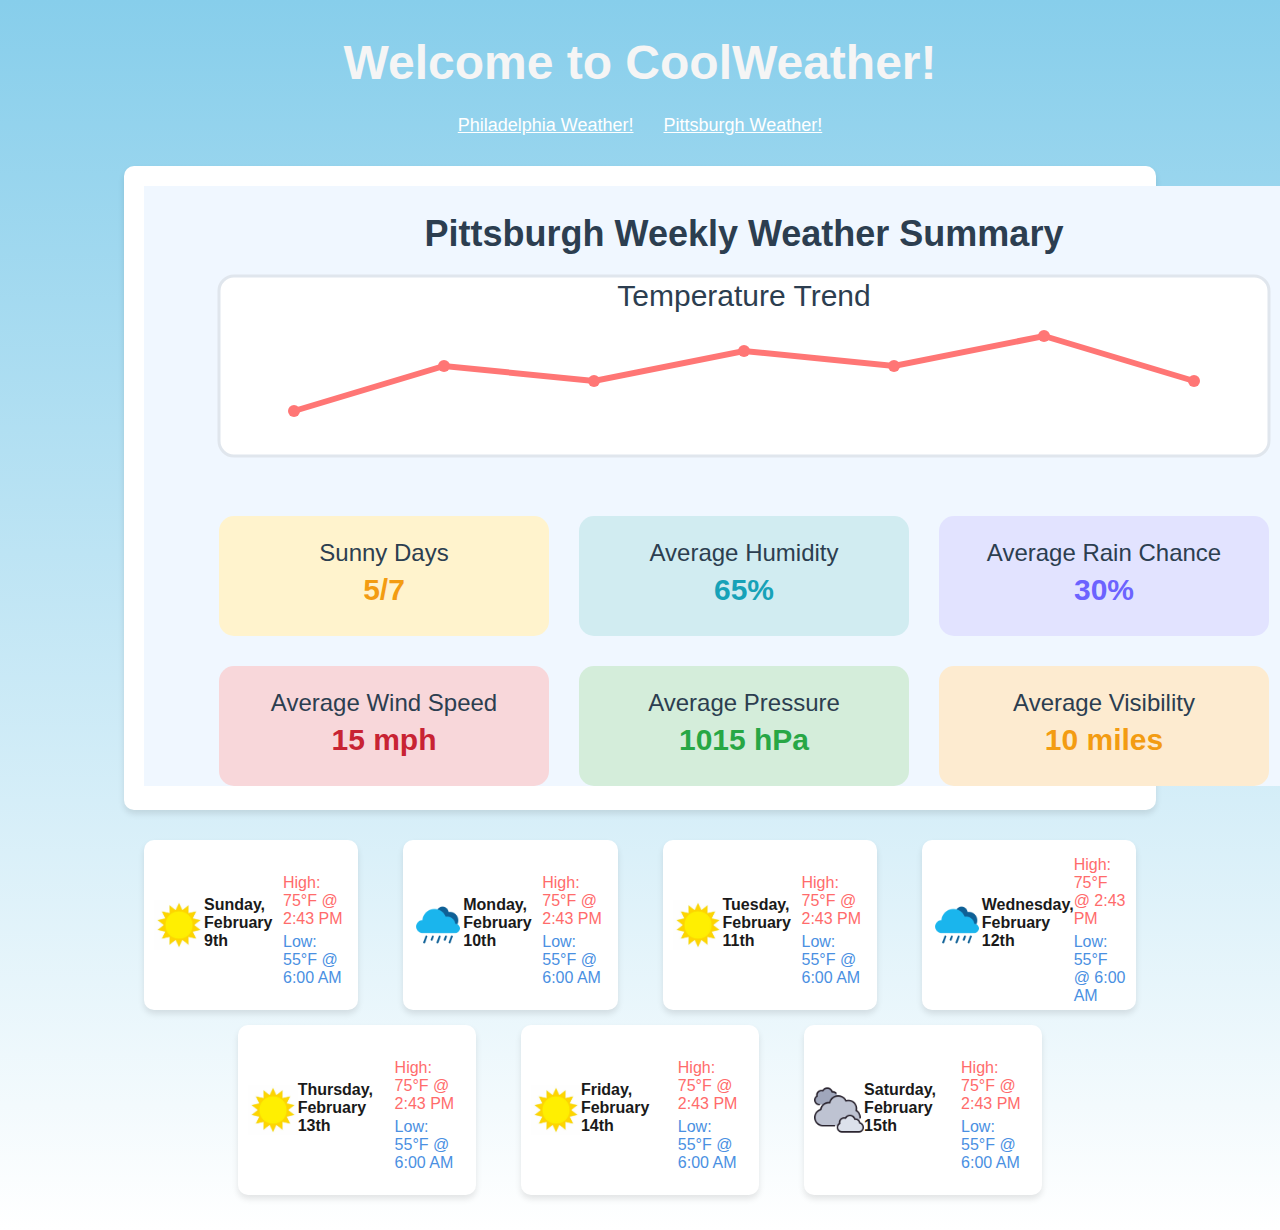
==== pittsburgh.html @ 68c9a5fb "90% complete!" ====
<!DOCTYPE html>
<html lang="en">

<head>
    <meta charset="UTF-8">
    <meta name="viewport" content="width=device-width, initial-scale=1.0">
    <title>Welcome to CoolWeather!</title>
    <link rel="stylesheet" href="index.css">
</head>

<body>
    <div class="app-container">
        <div class="header">Welcome to CoolWeather! </div>
        <nav>
            <ul>
              <li><a href="/index.html">Philadelphia Weather!</a></li>
              <li><a href="/pittsburgh.html">Pittsburgh Weather!</a></li>
            </ul>
        </nav>

        <div class="current-weather-stats">
            <svg viewBox="0 0 400 200" xmlns="http://www.w3.org/2000/svg" style="width: 1200px;">
            <rect width="400" height="200" fill="#F0F7FF" />

            <text x="200" y="20" text-anchor="middle" font-family="Arial" font-size="12" fill="#2C3E50"
                font-weight="bold">Pittsburgh Weekly Weather Summary</text>

            <g transform="translate(25, 30)">
                <rect width="350" height="60" rx="5" fill="white" stroke="#E0E6ED" />
                <polyline points="25,45 75,30 125,35 175,25 225,30 275,20 325,35" fill="none" stroke="#FF7675"
                stroke-width="2" />
                <circle cx="25" cy="45" r="2" fill="#FF7675" />
                <circle cx="75" cy="30" r="2" fill="#FF7675" />
                <circle cx="125" cy="35" r="2" fill="#FF7675" />
                <circle cx="175" cy="25" r="2" fill="#FF7675" />
                <circle cx="225" cy="30" r="2" fill="#FF7675" />
                <circle cx="275" cy="20" r="2" fill="#FF7675" />
                <circle cx="325" cy="35" r="2" fill="#FF7675" />

                <text x="175" y="10" text-anchor="middle" font-family="Arial" font-size="10"
                fill="#2C3E50">Temperature Trend</text>
            </g>

            <g transform="translate(25, 110)">
                <rect width="110" height="40" rx="5" fill="#FFF3CD" />
                <text x="55" y="15" text-anchor="middle" font-family="Arial" font-size="8" fill="#2C3E50">Sunny
                Days</text>
                <text x="55" y="28" text-anchor="middle" font-family="Arial" font-size="10" fill="#F39C12"
                font-weight="bold">5/7</text>

                <g transform="translate(120, 0)">
                <rect width="110" height="40" rx="5" fill="#D1ECF1" />
                <text x="55" y="15" text-anchor="middle" font-family="Arial" font-size="8" fill="#2C3E50">Average
                    Humidity</text>
                <text x="55" y="28" text-anchor="middle" font-family="Arial" font-size="10" fill="#17A2B8"
                    font-weight="bold">65%</text>
                </g>

                <g transform="translate(240, 0)">
                <rect width="110" height="40" rx="5" fill="#E2E3FF" />
                <text x="55" y="15" text-anchor="middle" font-family="Arial" font-size="8" fill="#2C3E50">Average Rain
                    Chance</text>
                <text x="55" y="28" text-anchor="middle" font-family="Arial" font-size="10" fill="#6C63FF"
                    font-weight="bold">30%</text>
                </g>

                <g transform="translate(0, 50)">
                <rect width="110" height="40" rx="5" fill="#F8D7DA" />
                <text x="55" y="15" text-anchor="middle" font-family="Arial" font-size="8" fill="#2C3E50">Average Wind Speed</text>
                <text x="55" y="28" text-anchor="middle" font-family="Arial" font-size="10" fill="#C82333"
                    font-weight="bold">15 mph</text>
                </g>

                <g transform="translate(120, 50)">
                <rect width="110" height="40" rx="5" fill="#D4EDDA" />
                <text x="55" y="15" text-anchor="middle" font-family="Arial" font-size="8" fill="#2C3E50">Average Pressure</text>
                <text x="55" y="28" text-anchor="middle" font-family="Arial" font-size="10" fill="#28A745"
                    font-weight="bold">1015 hPa</text>
                </g>

                <g transform="translate(240, 50)">
                <rect width="110" height="40" rx="5" fill="#FDEBD0" />
                <text x="55" y="15" text-anchor="middle" font-family="Arial" font-size="8" fill="#2C3E50">Average Visibility</text>
                <text x="55" y="28" text-anchor="middle" font-family="Arial" font-size="10" fill="#F39C12"
                    font-weight="bold">10 miles</text>
                </g>
            </g>
            </svg>
            </div>
        <div class="forecast">
            <div class="forecast-row">
                <div class="forecast-card">
                    <img src="sun.png" alt="Sunny icon">
                    <p>Sunday,
                        February 9th</p>
                    <div class="temp-container">
                        <div class="temp-high">
                            High: 75°F @ 2:43 PM
                        </div>
                        <div class="temp-low">
                            Low: 55°F @ 6:00 AM
                        </div>
                    </div>
                </div>
        
                <div class="forecast-card">
                    <img src="rain.png" alt="Rainy icon">
                    <p>Monday, February 10th</p>
                    <div class="temp-container">
                        <div class="temp-high">
                            High: 75°F @ 2:43 PM
                        </div>
                        <div class="temp-low">
                            Low: 55°F @ 6:00 AM
                        </div>
                    </div>
                </div>
        
                <div class="forecast-card">
                    <img src="sun.png" alt="Sunny icon">
                    <p>Tuesday, February 11th</p>
                    <div class="temp-container">
                        <div class="temp-high">
                            High: 75°F @ 2:43 PM
                        </div>
                        <div class="temp-low">
                            Low: 55°F @ 6:00 AM
                        </div>
                    </div>
                </div>
        
                <div class="forecast-card">
                    <img src="rain.png" alt="Rainy icon">
                    <p>Wednesday, February 12th</p>
                    <div class="temp-container">
                        <div class="temp-high">
                            High: 75°F @ 2:43 PM
                        </div>
                        <div class="temp-low">
                            Low: 55°F @ 6:00 AM
                        </div>
                    </div>
                </div>
            </div>
        
            <div class="forecast-row bottom">
                <div class="forecast-card">
                    <img src="sun.png" alt="Sunny icon">
                    <p>Thursday, February 13th</p>
                    <div class="temp-container">
                        <div class="temp-high">
                            High: 75°F @ 2:43 PM
                        </div>
                        <div class="temp-low">
                            Low: 55°F @ 6:00 AM
                        </div>
                    </div>
                </div>
        
                <div class="forecast-card">
                    <img src="sun.png" alt="Sunny icon">
                    <p>Friday, February 14th</p>
                    <div class="temp-container">
                        <div class="temp-high">
                            High: 75°F @ 2:43 PM
                        </div>
                        <div class="temp-low">
                            Low: 55°F @ 6:00 AM
                        </div>
                    </div>
                </div>
        
                <div class="forecast-card">
                    <img src="cloudy.png" alt="Cloudy icon">
                    <p>Saturday, February 15th</p>
                    <div class="temp-container">
                        <div class="temp-high">
                            High: 75°F @ 2:43 PM
                        </div>
                        <div class="temp-low">
                            Low: 55°F @ 6:00 AM
                        </div>
                    </div>
                </div>
            </div>
        </div>
    </div>
</body>

</html>
---- index.css ----
body {
    font-family: Arial, sans-serif;
    margin: 0;
    padding: 0;
    background: linear-gradient(to bottom, #87CEEB, #FFFFFF);
}

.app-container {
    display: flex;
    flex-direction: column;
    align-items: center;
    padding: 20px;
}

.header {
    color: whitesmoke;
    width: 100%;
    padding: 15px;
    text-align: center;
    font-size: 48px;
    font-weight: bold;
}

nav {
    padding: 10px;
    top: 0;
    left: 0;
    width: 100%;
}

nav ul {
    list-style-type: none;
    margin: 0;
    padding: 0;
    display: flex;
    justify-content: center;
    text-decoration: underline;
    text-decoration-color: white;
  
}

nav ul li {
    margin: 0 15px;
}

nav ul li a {
    text-decoration: none;
    color: white;
    font-size: 18px;
}

.current-weather-stats {
    background: white;
    box-shadow: 0 4px 6px rgba(0, 0, 0, 0.1);
    padding: 20px;
    border-radius: 10px;
    text-align: center;
    margin-top: 20px;
    width: 80%;
}

.current-weather-stats h1 {
    font-size: 48px;
    margin: 10px 0;
}

.current-weather-stats p {
    margin: 5px 0;
    font-size: 18px;
}
.forecast {
    margin-top: 30px;
    width: 80%;
    display: flex;
    flex-wrap: wrap;
    justify-content: space-between;
}

.forecast-row {
    display: flex;
    justify-content: space-between;
    width: 100%;
}

.forecast-row.bottom {
    justify-content: center;
    align-items: center;
}

.forecast-card {
    background: white;
    padding: 10px;
    border-radius: 10px;
    box-shadow: 0 4px 6px rgba(0, 0, 0, 0.1);
    margin-bottom: 15px;
    margin-right: 45px;
    display: flex; 
    justify-content: space-evenly;
    align-items: center;
    width: 22%;
    height: 150px; 
}

.forecast-card:last-child {
    margin-right: 0;
}

.forecast-row.bottom {
    justify-content: center;
}


.forecast-card p {
    margin: 0;
    font-size: 16px;
}

.forecast-card img {
    width: 50px;
    height: 50px;
}

.forecast-date {
    margin-bottom: 10px;
}

.forecast-card p {
    margin: 5px 0;
    color: #333;
    font-size: 14px;
    width: 100%;
}

.forecast-card p:first-of-type {
    font-weight: bold;
    font-size: 16px;
    color: #1a1a1a;
    margin-bottom: 10px;
}


.forecast-card .temp {
    font-size: 24px;
    font-weight: bold;
    color: #1a1a1a;
    margin-top: auto;
}

.temp-container {
    display: flex;
    flex-direction: column;
    gap: 5px;
    margin-top: 10px;
}

.temp-high, .temp-low {
    display: flex;
    align-items: center;
    gap: 5px;
}

.temp-high {
    color: #FF6B6B;
}

.temp-low {
    color: #4A90E2;
}
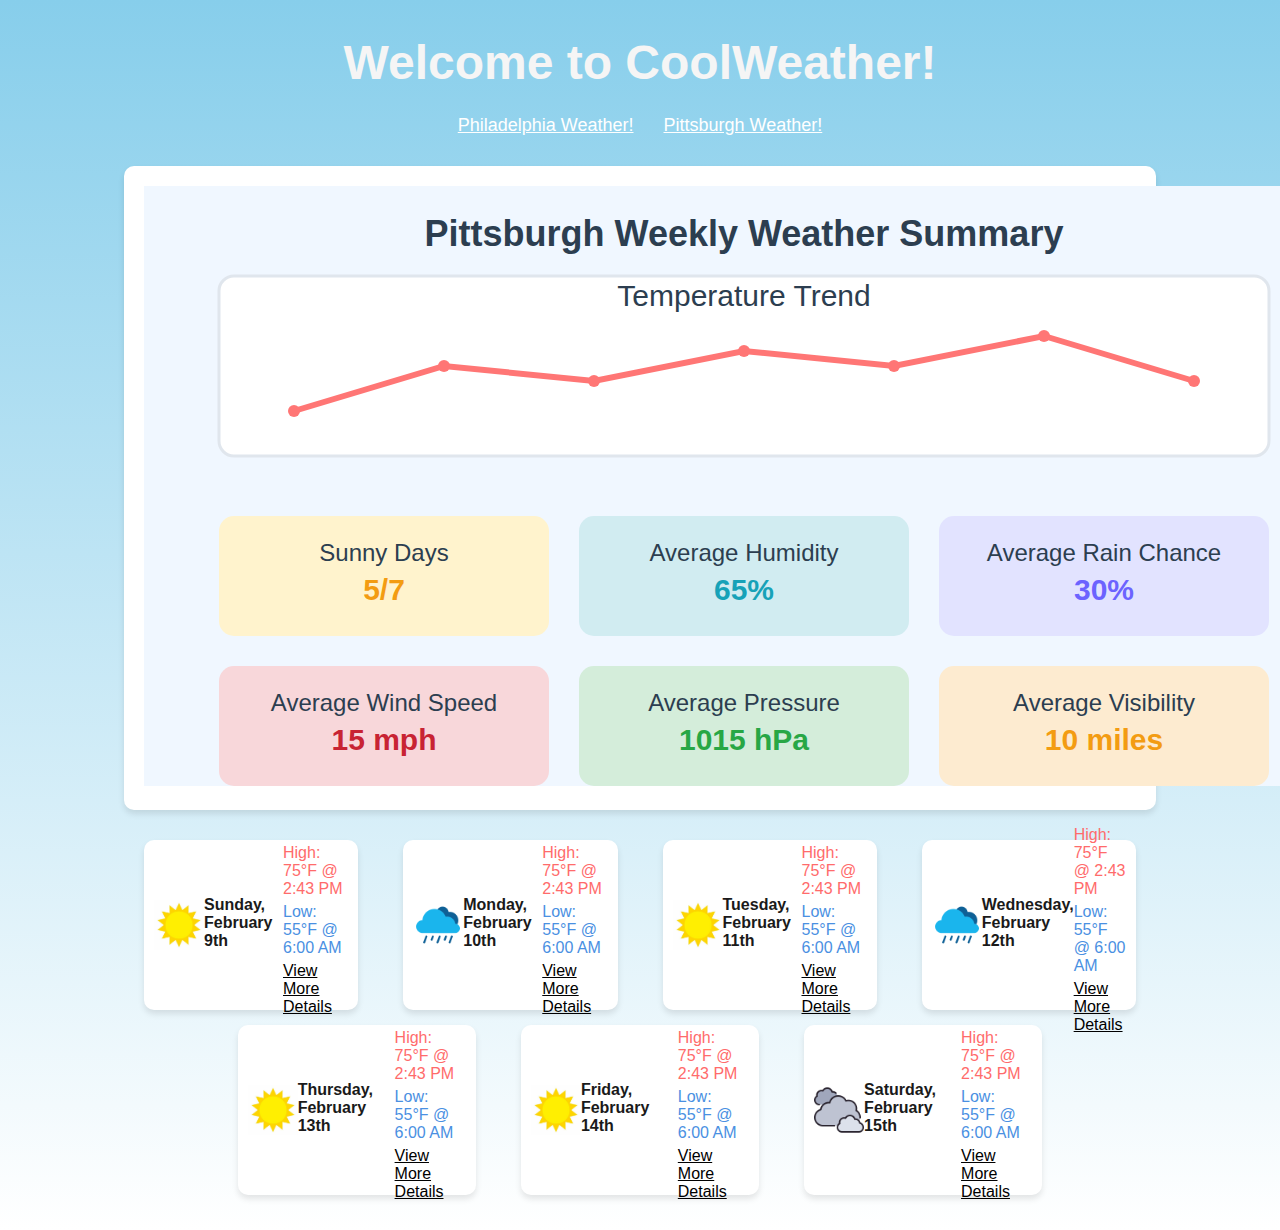
==== commit 567dbfe1: "underline. need to change background colors of the cards, and make the data match each page." ====
--- a/pittsburgh.html
+++ b/pittsburgh.html
@@ -100,6 +100,9 @@
                         <div class="temp-low">
                             Low: 55°F @ 6:00 AM
                         </div>
+                        <div class="more">
+                            View More Details
+                        </div>
                     </div>
                 </div>
         
@@ -113,6 +116,9 @@
                         <div class="temp-low">
                             Low: 55°F @ 6:00 AM
                         </div>
+                        <div class="more">
+                            View More Details
+                        </div>
                     </div>
                 </div>
         
@@ -125,6 +131,9 @@
                         </div>
                         <div class="temp-low">
                             Low: 55°F @ 6:00 AM
+                        </div>
+                        <div class="more">
+                            View More Details
                         </div>
                     </div>
                 </div>
@@ -139,6 +148,9 @@
                         <div class="temp-low">
                             Low: 55°F @ 6:00 AM
                         </div>
+                        <div class="more">
+                            View More Details
+                        </div>
                     </div>
                 </div>
             </div>
@@ -154,6 +166,9 @@
                         <div class="temp-low">
                             Low: 55°F @ 6:00 AM
                         </div>
+                        <div class="more">
+                            View More Details
+                        </div>
                     </div>
                 </div>
         
@@ -166,6 +181,9 @@
                         </div>
                         <div class="temp-low">
                             Low: 55°F @ 6:00 AM
+                        </div>
+                        <div class="more">
+                            View More Details
                         </div>
                     </div>
                 </div>
@@ -179,6 +197,9 @@
                         </div>
                         <div class="temp-low">
                             Low: 55°F @ 6:00 AM
+                        </div>
+                        <div class="more">
+                            View More Details
                         </div>
                     </div>
                 </div>
--- a/index.css
+++ b/index.css
@@ -74,6 +74,10 @@
     display: flex;
     flex-wrap: wrap;
     justify-content: space-between;
+}
+
+.forecast .more {
+    text-decoration: underline;
 }
 
 .forecast-row {
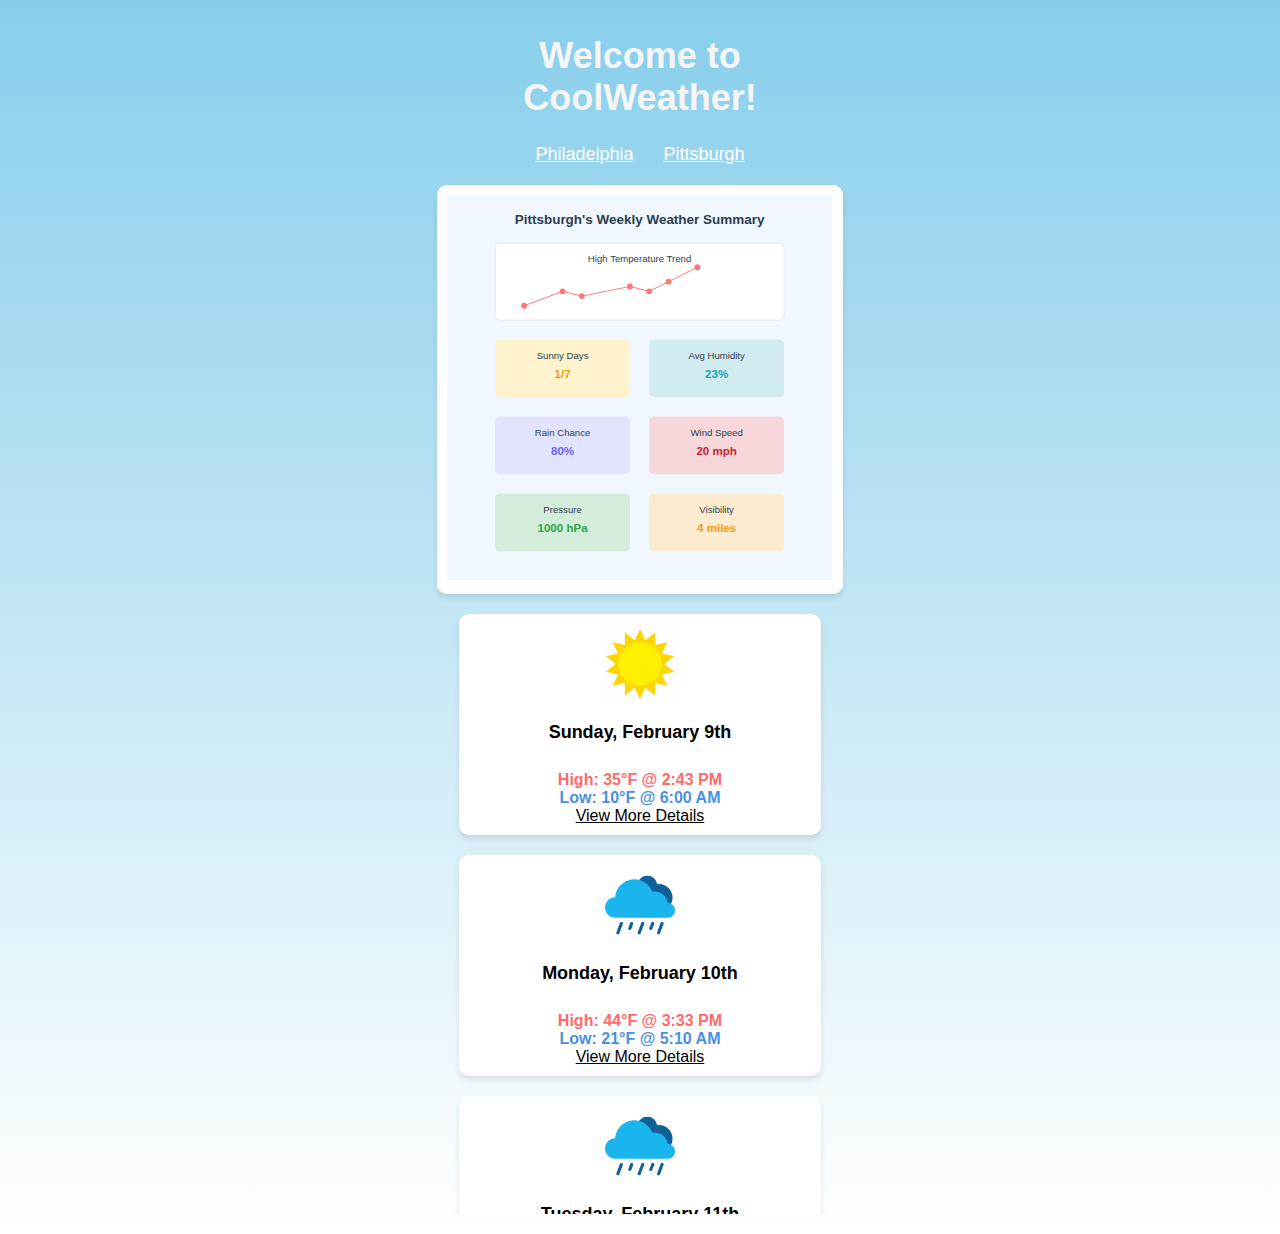
==== commit 04de6770: "thats a git push. Finished mobile styling and graph stuff." ====
--- a/pittsburgh.html
+++ b/pittsburgh.html
@@ -10,202 +10,140 @@
 
 <body>
     <div class="app-container">
-        <div class="header">Welcome to CoolWeather! </div>
+        <div class="header">Welcome to CoolWeather!</div>
         <nav>
             <ul>
-              <li><a href="/index.html">Philadelphia Weather!</a></li>
-              <li><a href="/pittsburgh.html">Pittsburgh Weather!</a></li>
+                <li><a href="/index.html">Philadelphia</a></li>
+                <li><a href="/pittsburgh.html">Pittsburgh</a></li>
             </ul>
         </nav>
 
         <div class="current-weather-stats">
-            <svg viewBox="0 0 400 200" xmlns="http://www.w3.org/2000/svg" style="width: 1200px;">
-            <rect width="400" height="200" fill="#F0F7FF" />
+            <svg viewBox="0 0 400 400" xmlns="http://www.w3.org/2000/svg">
+                <rect width="400" height="400" fill="#F0F7FF" />
+                <text x="200" y="30" text-anchor="middle" font-family="Arial" font-size="14" fill="#2C3E50" font-weight="bold">Pittsburgh's Weekly Weather Summary</text>
+        
+                <g transform="translate(50, 50)">
+                    <rect width="300" height="80" rx="5" fill="white" stroke="#E0E6ED" />
+                    <polyline points="30,65 70,50 90,55 140,45 160,50 180,40 210,25" fill="none" stroke="#FF7675" stroke-width="1" />
+                    <circle cx="30" cy="65" r="3" fill="#FF7675" />
+                    <circle cx="70" cy="50" r="3" fill="#FF7675" />
+                    <circle cx="90" cy="55" r="3" fill="#FF7675" />
+                    <circle cx="140" cy="45" r="3" fill="#FF7675" />
+                    <circle cx="160" cy="50" r="3" fill="#FF7675" />
+                    <circle cx="180" cy="40" r="3" fill="#FF7675" />
+                    <circle cx="210" cy="25" r="3" fill="#FF7675" />
+                    <text x="150" y="20" text-anchor="middle" font-family="Arial" font-size="10" fill="#2C3E50">High Temperature Trend</text>
+                </g>
+        
+                <g transform="translate(50, 150)">
+                    <g transform="translate(0, 0)">
+                        <rect width="140" height="60" rx="5" fill="#FFF3CD" />
+                        <text x="70" y="20" text-anchor="middle" font-family="Arial" font-size="10" fill="#2C3E50">Sunny Days</text>
+                        <text x="70" y="40" text-anchor="middle" font-family="Arial" font-size="12" fill="#F39C12" font-weight="bold">1/7</text>
+                    </g>
+                    <g transform="translate(160, 0)">
+                        <rect width="140" height="60" rx="5" fill="#D1ECF1" />
+                        <text x="70" y="20" text-anchor="middle" font-family="Arial" font-size="10" fill="#2C3E50">Avg Humidity</text>
+                        <text x="70" y="40" text-anchor="middle" font-family="Arial" font-size="12" fill="#17A2B8" font-weight="bold">23%</text>
+                    </g>
+                    <g transform="translate(0, 80)">
+                        <rect width="140" height="60" rx="5" fill="#E2E3FF" />
+                        <text x="70" y="20" text-anchor="middle" font-family="Arial" font-size="10" fill="#2C3E50">Rain Chance</text>
+                        <text x="70" y="40" text-anchor="middle" font-family="Arial" font-size="12" fill="#6C63FF" font-weight="bold">80%</text>
+                    </g>
+                    <g transform="translate(160, 80)">
+                        <rect width="140" height="60" rx="5" fill="#F8D7DA" />
+                        <text x="70" y="20" text-anchor="middle" font-family="Arial" font-size="10" fill="#2C3E50">Wind Speed</text>
+                        <text x="70" y="40" text-anchor="middle" font-family="Arial" font-size="12" fill="#C82333" font-weight="bold">20 mph</text>
+                    </g>
+                    <g transform="translate(0, 160)">
+                        <rect width="140" height="60" rx="5" fill="#D4EDDA" />
+                        <text x="70" y="20" text-anchor="middle" font-family="Arial" font-size="10" fill="#2C3E50">Pressure</text>
+                        <text x="70" y="40" text-anchor="middle" font-family="Arial" font-size="12" fill="#28A745" font-weight="bold">1000 hPa</text>
+                    </g>
+                    <g transform="translate(160, 160)">
+                        <rect width="140" height="60" rx="5" fill="#FDEBD0" />
+                        <text x="70" y="20" text-anchor="middle" font-family="Arial" font-size="10" fill="#2C3E50">Visibility</text>
+                        <text x="70" y="40" text-anchor="middle" font-family="Arial" font-size="12" fill="#F39C12" font-weight="bold">4 miles</text>
+                    </g>
+                </g>
+            </svg>
+        </div>
 
-            <text x="200" y="20" text-anchor="middle" font-family="Arial" font-size="12" fill="#2C3E50"
-                font-weight="bold">Pittsburgh Weekly Weather Summary</text>
-
-            <g transform="translate(25, 30)">
-                <rect width="350" height="60" rx="5" fill="white" stroke="#E0E6ED" />
-                <polyline points="25,45 75,30 125,35 175,25 225,30 275,20 325,35" fill="none" stroke="#FF7675"
-                stroke-width="2" />
-                <circle cx="25" cy="45" r="2" fill="#FF7675" />
-                <circle cx="75" cy="30" r="2" fill="#FF7675" />
-                <circle cx="125" cy="35" r="2" fill="#FF7675" />
-                <circle cx="175" cy="25" r="2" fill="#FF7675" />
-                <circle cx="225" cy="30" r="2" fill="#FF7675" />
-                <circle cx="275" cy="20" r="2" fill="#FF7675" />
-                <circle cx="325" cy="35" r="2" fill="#FF7675" />
-
-                <text x="175" y="10" text-anchor="middle" font-family="Arial" font-size="10"
-                fill="#2C3E50">Temperature Trend</text>
-            </g>
-
-            <g transform="translate(25, 110)">
-                <rect width="110" height="40" rx="5" fill="#FFF3CD" />
-                <text x="55" y="15" text-anchor="middle" font-family="Arial" font-size="8" fill="#2C3E50">Sunny
-                Days</text>
-                <text x="55" y="28" text-anchor="middle" font-family="Arial" font-size="10" fill="#F39C12"
-                font-weight="bold">5/7</text>
-
-                <g transform="translate(120, 0)">
-                <rect width="110" height="40" rx="5" fill="#D1ECF1" />
-                <text x="55" y="15" text-anchor="middle" font-family="Arial" font-size="8" fill="#2C3E50">Average
-                    Humidity</text>
-                <text x="55" y="28" text-anchor="middle" font-family="Arial" font-size="10" fill="#17A2B8"
-                    font-weight="bold">65%</text>
-                </g>
-
-                <g transform="translate(240, 0)">
-                <rect width="110" height="40" rx="5" fill="#E2E3FF" />
-                <text x="55" y="15" text-anchor="middle" font-family="Arial" font-size="8" fill="#2C3E50">Average Rain
-                    Chance</text>
-                <text x="55" y="28" text-anchor="middle" font-family="Arial" font-size="10" fill="#6C63FF"
-                    font-weight="bold">30%</text>
-                </g>
-
-                <g transform="translate(0, 50)">
-                <rect width="110" height="40" rx="5" fill="#F8D7DA" />
-                <text x="55" y="15" text-anchor="middle" font-family="Arial" font-size="8" fill="#2C3E50">Average Wind Speed</text>
-                <text x="55" y="28" text-anchor="middle" font-family="Arial" font-size="10" fill="#C82333"
-                    font-weight="bold">15 mph</text>
-                </g>
-
-                <g transform="translate(120, 50)">
-                <rect width="110" height="40" rx="5" fill="#D4EDDA" />
-                <text x="55" y="15" text-anchor="middle" font-family="Arial" font-size="8" fill="#2C3E50">Average Pressure</text>
-                <text x="55" y="28" text-anchor="middle" font-family="Arial" font-size="10" fill="#28A745"
-                    font-weight="bold">1015 hPa</text>
-                </g>
-
-                <g transform="translate(240, 50)">
-                <rect width="110" height="40" rx="5" fill="#FDEBD0" />
-                <text x="55" y="15" text-anchor="middle" font-family="Arial" font-size="8" fill="#2C3E50">Average Visibility</text>
-                <text x="55" y="28" text-anchor="middle" font-family="Arial" font-size="10" fill="#F39C12"
-                    font-weight="bold">10 miles</text>
-                </g>
-            </g>
-            </svg>
-            </div>
         <div class="forecast">
-            <div class="forecast-row">
-                <div class="forecast-card">
-                    <img src="sun.png" alt="Sunny icon">
-                    <p>Sunday,
-                        February 9th</p>
-                    <div class="temp-container">
-                        <div class="temp-high">
-                            High: 75°F @ 2:43 PM
-                        </div>
-                        <div class="temp-low">
-                            Low: 55°F @ 6:00 AM
-                        </div>
-                        <div class="more">
-                            View More Details
-                        </div>
-                    </div>
-                </div>
-        
-                <div class="forecast-card">
-                    <img src="rain.png" alt="Rainy icon">
-                    <p>Monday, February 10th</p>
-                    <div class="temp-container">
-                        <div class="temp-high">
-                            High: 75°F @ 2:43 PM
-                        </div>
-                        <div class="temp-low">
-                            Low: 55°F @ 6:00 AM
-                        </div>
-                        <div class="more">
-                            View More Details
-                        </div>
-                    </div>
-                </div>
-        
-                <div class="forecast-card">
-                    <img src="sun.png" alt="Sunny icon">
-                    <p>Tuesday, February 11th</p>
-                    <div class="temp-container">
-                        <div class="temp-high">
-                            High: 75°F @ 2:43 PM
-                        </div>
-                        <div class="temp-low">
-                            Low: 55°F @ 6:00 AM
-                        </div>
-                        <div class="more">
-                            View More Details
-                        </div>
-                    </div>
-                </div>
-        
-                <div class="forecast-card">
-                    <img src="rain.png" alt="Rainy icon">
-                    <p>Wednesday, February 12th</p>
-                    <div class="temp-container">
-                        <div class="temp-high">
-                            High: 75°F @ 2:43 PM
-                        </div>
-                        <div class="temp-low">
-                            Low: 55°F @ 6:00 AM
-                        </div>
-                        <div class="more">
-                            View More Details
-                        </div>
-                    </div>
+            <div class="forecast-card">
+                <img src="sun.png" alt="Sunny icon">
+                <p>Sunday, February 9th</p>
+                <div class="temp-container">
+                    <div class="temp-high">High: 35°F @ 2:43 PM</div>
+                    <div class="temp-low">Low: 10°F @ 6:00 AM</div>
+                    <div class="more">View More Details</div>
                 </div>
             </div>
-        
-            <div class="forecast-row bottom">
-                <div class="forecast-card">
-                    <img src="sun.png" alt="Sunny icon">
-                    <p>Thursday, February 13th</p>
-                    <div class="temp-container">
-                        <div class="temp-high">
-                            High: 75°F @ 2:43 PM
-                        </div>
-                        <div class="temp-low">
-                            Low: 55°F @ 6:00 AM
-                        </div>
-                        <div class="more">
-                            View More Details
-                        </div>
-                    </div>
-                </div>
-        
-                <div class="forecast-card">
-                    <img src="sun.png" alt="Sunny icon">
-                    <p>Friday, February 14th</p>
-                    <div class="temp-container">
-                        <div class="temp-high">
-                            High: 75°F @ 2:43 PM
-                        </div>
-                        <div class="temp-low">
-                            Low: 55°F @ 6:00 AM
-                        </div>
-                        <div class="more">
-                            View More Details
-                        </div>
-                    </div>
-                </div>
-        
-                <div class="forecast-card">
-                    <img src="cloudy.png" alt="Cloudy icon">
-                    <p>Saturday, February 15th</p>
-                    <div class="temp-container">
-                        <div class="temp-high">
-                            High: 75°F @ 2:43 PM
-                        </div>
-                        <div class="temp-low">
-                            Low: 55°F @ 6:00 AM
-                        </div>
-                        <div class="more">
-                            View More Details
-                        </div>
-                    </div>
+            
+            <div class="forecast-card">
+                <img src="rain.png" alt="Rainy icon">
+                <p>Monday, February 10th</p>
+                <div class="temp-container">
+                    <div class="temp-high">High: 44°F @ 3:33 PM</div>
+                    <div class="temp-low">Low: 21°F @ 5:10 AM</div>
+                    <div class="more">View More Details</div>
                 </div>
             </div>
+
+            <div class="forecast-card">
+                <img src="rain.png" alt="Sunny icon">
+                <p>Tuesday, February 11th</p>
+                <div class="temp-container">
+                    <div class="temp-high">High: 31°F @ 5:01 PM</div>
+                    <div class="temp-low">Low: 26°F @ 2:02 AM</div>
+                    <div class="more">View More Details</div>
+                </div>
+            </div>
+
+            <div class="forecast-card">
+                <img src="rain.png" alt="Sunny icon">
+                <p>Wednesday, February 12th</p>
+                <div class="temp-container">
+                    <div class="temp-high">High: 49°F @ 6:03 PM</div>
+                    <div class="temp-low">Low: 25°F @ 4:44 AM</div>
+                    <div class="more">View More Details</div>
+                </div>
+            </div>
+
+            <div class="forecast-card">
+                <img src="rain.png" alt="Sunny icon">
+                <p>Thursday, February 13th</p>
+                <div class="temp-container">
+                    <div class="temp-high">High: 47°F @ 11:00 AM</div>
+                    <div class="temp-low">Low: 23°F @ 6:00 AM</div>
+                    <div class="more">View More Details</div>
+                </div>
+            </div>
+
+            <div class="forecast-card">
+                <img src="rain.png" alt="Sunny icon">
+                <p>Friday, February 14th</p>
+                <div class="temp-container">
+                    <div class="temp-high">High: 50°F @ 7:01 PM</div>
+                    <div class="temp-low">Low: 30°F @ 3:00 AM</div>
+                    <div class="more">View More Details</div>
+                </div>
+            </div>
+
+            <div class="forecast-card">
+                <img src="cloudy.png" alt="Sunny icon">
+                <p>Saturday, February 15th</p>
+                <div class="temp-container">
+                    <div class="temp-high">High: 57°F @ 4:13 PM</div>
+                    <div class="temp-low">Low: 35°F @ 2:00 AM</div>
+                    <div class="more">View More Details</div>
+                </div>
+            </div>
+
         </div>
     </div>
 </body>
 
-</html>+</html>
--- a/index.css
+++ b/index.css
@@ -10,15 +10,8 @@
     flex-direction: column;
     align-items: center;
     padding: 20px;
-}
-
-.header {
-    color: whitesmoke;
-    width: 100%;
-    padding: 15px;
-    text-align: center;
-    font-size: 48px;
-    font-weight: bold;
+    max-width: 428px;
+    margin: auto;
 }
 
 nav {
@@ -49,46 +42,42 @@
     font-size: 18px;
 }
 
+.header {
+    color: whitesmoke;
+    width: 100%;
+    padding: 15px;
+    text-align: center;
+    font-size: 36px;
+    font-weight: bold;
+}
+
 .current-weather-stats {
     background: white;
     box-shadow: 0 4px 6px rgba(0, 0, 0, 0.1);
-    padding: 20px;
+    padding: 10px;
     border-radius: 10px;
     text-align: center;
-    margin-top: 20px;
-    width: 80%;
+    margin-top: 10px;
+    width: 90%;
 }
 
-.current-weather-stats h1 {
-    font-size: 48px;
-    margin: 10px 0;
+.current-weather-stats svg {
+    width: 100%;
+    height: auto;
 }
 
-.current-weather-stats p {
-    margin: 5px 0;
-    font-size: 18px;
-}
 .forecast {
-    margin-top: 30px;
-    width: 80%;
+    margin-top: 20px;
+    width: 100%;
     display: flex;
-    flex-wrap: wrap;
-    justify-content: space-between;
+    flex-direction: column;
+    align-items: center;
+    overflow-y: auto;
+    max-height: 600px;
 }
 
 .forecast .more {
     text-decoration: underline;
-}
-
-.forecast-row {
-    display: flex;
-    justify-content: space-between;
-    width: 100%;
-}
-
-.forecast-row.bottom {
-    justify-content: center;
-    align-items: center;
 }
 
 .forecast-card {
@@ -96,71 +85,33 @@
     padding: 10px;
     border-radius: 10px;
     box-shadow: 0 4px 6px rgba(0, 0, 0, 0.1);
-    margin-bottom: 15px;
-    margin-right: 45px;
-    display: flex; 
-    justify-content: space-evenly;
+    margin-bottom: 20px;
+    width: 80%;
+    height: 80%;
+    display: flex;
+    flex-direction: column;
     align-items: center;
-    width: 22%;
-    height: 150px; 
-}
-
-.forecast-card:last-child {
-    margin-right: 0;
-}
-
-.forecast-row.bottom {
     justify-content: center;
-}
-
-
-.forecast-card p {
-    margin: 0;
-    font-size: 16px;
+    text-align: center;
 }
 
 .forecast-card img {
-    width: 50px;
-    height: 50px;
-}
-
-.forecast-date {
-    margin-bottom: 10px;
+    width: 80px;
+    height: 80px;
 }
 
 .forecast-card p {
-    margin: 5px 0;
-    color: #333;
-    font-size: 14px;
-    width: 100%;
-}
-
-.forecast-card p:first-of-type {
+    font-size: 18px;
     font-weight: bold;
-    font-size: 16px;
-    color: #1a1a1a;
-    margin-bottom: 10px;
-}
-
-
-.forecast-card .temp {
-    font-size: 24px;
-    font-weight: bold;
-    color: #1a1a1a;
-    margin-top: auto;
 }
 
 .temp-container {
-    display: flex;
-    flex-direction: column;
-    gap: 5px;
     margin-top: 10px;
 }
 
 .temp-high, .temp-low {
-    display: flex;
-    align-items: center;
-    gap: 5px;
+    font-size: 16px;
+    font-weight: bold;
 }
 
 .temp-high {
@@ -169,4 +120,13 @@
 
 .temp-low {
     color: #4A90E2;
-}+}
+
+@media screen and (max-width: 428px) {
+    .header {
+        font-size: 28px;
+    }
+    .forecast-card {
+        width: 90%;
+    }
+}
